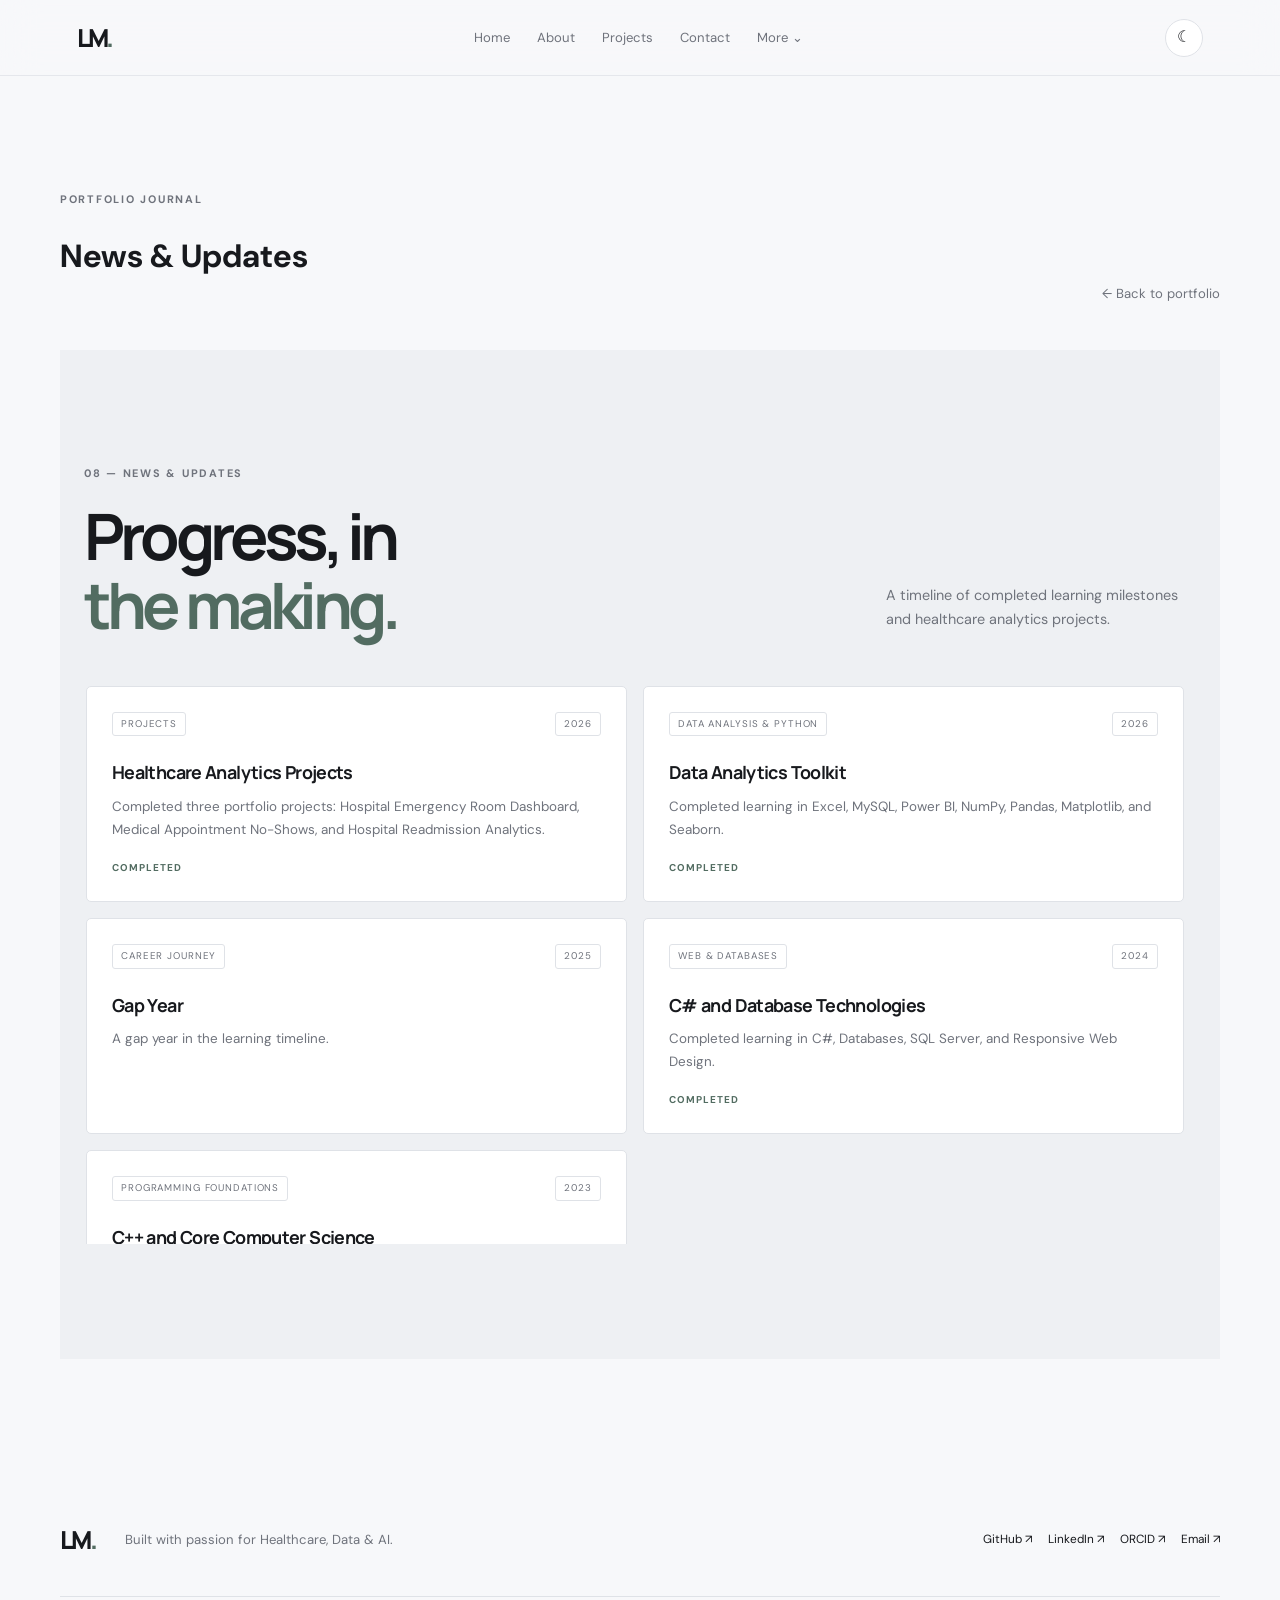
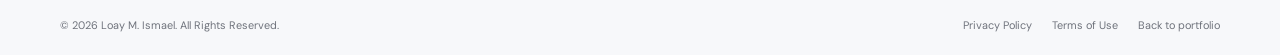
==== news.html @ 3d3c0b10 "Add dedicated News and Updates page" ====
<!doctype html>
<html lang="en" data-theme="light">
<head>
<meta charset="utf-8"><meta name="viewport" content="width=device-width,initial-scale=1">
<meta name="theme-color" content="#f7f8fa">
<meta name="description" content="Professional updates, learning milestones, and healthcare analytics projects by Loay M. Ismael.">
<link rel="canonical" href="https://loaymismael.github.io/news.html">
<title>News & Updates | Loay M. Ismael</title>
<link rel="icon" href="assets/favicon.png" type="image/png"><link rel="stylesheet" href="styles.css">
</head>
<body>
<a class="skip-link" href="#main">Skip to content</a>
<header class="site-header">
<a class="wordmark" href="index.html" aria-label="Loay M. Ismael home">LM<span>.</span></a>
<button class="menu-toggle" id="menuToggle" aria-label="Open navigation" aria-expanded="false">☰</button>
<nav id="mainNav" aria-label="Main navigation">
<a href="index.html#home">Home</a><a href="index.html#about">About</a><a href="index.html#projects">Projects</a><a href="index.html#contact">Contact</a>
<div class="nav-more"><button id="moreToggle" aria-expanded="false">More <span aria-hidden="true">⌄</span></button><div class="more-menu" id="moreMenu"><a href="index.html#education">Education</a><a href="index.html#skills">Skills</a><a href="index.html#certifications">Certifications</a><a href="news.html" aria-current="page">News & Updates</a><a href="note.html">A Note to Remember</a><a href="visitors.html">Visitors</a></div></div>
</nav>
<button class="theme-toggle" id="themeToggle" aria-label="Toggle color theme" title="Toggle theme">☾</button>
</header>
<main id="main" class="section-wrap section">
<div class="section-topline"><div><p class="eyebrow">PORTFOLIO JOURNAL</p><h1>News & Updates</h1></div><a class="text-link" href="index.html">← Back to portfolio</a></div>
<section class="section news-section" id="news"><div class="section-wrap"><div class="section-topline"><div><p class="eyebrow">08 — NEWS & UPDATES</p><h2>Progress, in<br><span>the making.</span></h2></div><p class="section-aside">A timeline of completed learning milestones and healthcare analytics projects.</p></div><div class="news-scroll" aria-label="News and professional milestones"><div class="news-grid">
<article class="news-card"><div class="news-meta"><span>PROJECTS</span><span>2026</span></div><h3>Healthcare Analytics Projects</h3><p>Completed three portfolio projects: Hospital Emergency Room Dashboard, Medical Appointment No-Shows, and Hospital Readmission Analytics.</p><span class="news-status">COMPLETED</span></article>
<article class="news-card"><div class="news-meta"><span>DATA ANALYSIS & PYTHON</span><span>2026</span></div><h3>Data Analytics Toolkit</h3><p>Completed learning in Excel, MySQL, Power BI, NumPy, Pandas, Matplotlib, and Seaborn.</p><span class="news-status">COMPLETED</span></article>
<article class="news-card"><div class="news-meta"><span>CAREER JOURNEY</span><span>2025</span></div><h3>Gap Year</h3><p>A gap year in the learning timeline.</p></article>
<article class="news-card"><div class="news-meta"><span>WEB & DATABASES</span><span>2024</span></div><h3>C# and Database Technologies</h3><p>Completed learning in C#, Databases, SQL Server, and Responsive Web Design.</p><span class="news-status">COMPLETED</span></article>
<article class="news-card"><div class="news-meta"><span>PROGRAMMING FOUNDATIONS</span><span>2023</span></div><h3>C++ and Core Computer Science</h3><p>Completed learning in C++, Object-Oriented Programming (OOP), Data Structures, and Problem Solving.</p><span class="news-status">COMPLETED</span></article>
</div></div></div></section>
</main>
<footer class="site-footer"><div class="footer-top"><a class="wordmark" href="index.html">LM<span>.</span></a><p>Built with passion for Healthcare, Data & AI.</p><div class="footer-socials"><a href="https://github.com/loaymismael" target="_blank" rel="noreferrer">GitHub ↗</a><a href="https://www.linkedin.com/in/loaymismael/" target="_blank" rel="noreferrer">LinkedIn ↗</a><a href="https://orcid.org/0009-0000-9387-5831" target="_blank" rel="noreferrer">ORCID ↗</a><a href="mailto:loaymohamed165@gmail.com">Email ↗</a></div></div><div class="footer-bottom"><span>© <span id="year"></span> Loay M. Ismael. All Rights Reserved.</span><div><a href="privacy.html">Privacy Policy</a><a href="terms.html">Terms of Use</a><a href="index.html">Back to portfolio</a></div></div></footer>
<script src="script.js"></script><script src="analytics.js"></script>
</body></html>
---- styles.css ----
@import url('https://fonts.googleapis.com/css2?family=DM+Sans:wght@400;500;600;700&family=Manrope:wght@400;500;600;700;800&display=swap');
:root{color-scheme:light;--bg:#f7f8fa;--surface:#fff;--surface-2:#eef0f3;--text:#17191d;--muted:#6f737c;--line:#dfe2e7;--accent:#526c61;--accent-2:#dfe9e3;--ink-invert:#fff;--shadow:0 18px 55px #19251b0d;--header:rgba(247,248,250,.88)}
html[data-theme="dark"]{color-scheme:dark;--bg:#141715;--surface:#1c211e;--surface-2:#242b26;--text:#f2f4f1;--muted:#a4ada6;--line:#353d37;--accent:#a8c6b3;--accent-2:#293a30;--ink-invert:#141715;--shadow:0 18px 55px #0003;--header:rgba(20,23,21,.88)}
*{box-sizing:border-box}html{scroll-behavior:smooth;scroll-padding-top:92px}body{margin:0;background:var(--bg);color:var(--text);font-family:"DM Sans",sans-serif;line-height:1.65;transition:background .25s,color .25s}a{color:inherit;text-decoration:none}button,input,textarea{font:inherit}button{color:inherit}.skip-link{position:absolute;top:-50px;left:16px;background:var(--surface);padding:10px;z-index:100}.skip-link:focus{top:10px}.site-header{height:76px;position:sticky;top:0;z-index:20;display:flex;align-items:center;justify-content:space-between;padding:0 clamp(22px,6vw,94px);background:var(--header);backdrop-filter:blur(18px);border-bottom:1px solid color-mix(in srgb,var(--line) 70%,transparent)}.wordmark{font:800 1.55rem Manrope,sans-serif;letter-spacing:-.09em}.wordmark span,.hero h1 span,.section h2 span,.section-topline h2 span,.hero h1 span,.closing-cta h2 span{color:var(--accent)}nav{display:flex;align-items:center;gap:clamp(14px,2.1vw,32px);font-size:.82rem;color:var(--muted)}nav>a,nav button{transition:color .2s}nav>a:hover,nav button:hover{color:var(--text)}nav button{border:0;background:none;cursor:pointer;padding:8px 0}.nav-more{position:relative}.more-menu{display:none;position:absolute;right:0;top:38px;min-width:185px;padding:9px;background:var(--surface);border:1px solid var(--line);border-radius:12px;box-shadow:var(--shadow)}.more-menu.open{display:grid}.more-menu a{padding:8px 10px;border-radius:7px}.more-menu a:hover{background:var(--surface-2)}.theme-toggle,.menu-toggle{border:1px solid var(--line);border-radius:50%;width:38px;height:38px;background:var(--surface);cursor:pointer}.menu-toggle{display:none}.section-wrap{width:min(1160px,calc(100% - 48px));margin-inline:auto}.hero{min-height:calc(100vh - 76px);position:relative;display:grid;grid-template-columns:1.05fr .95fr;align-items:center;gap:7%;padding-top:70px;padding-bottom:105px}.hero-copy{padding:22px 0 0}.eyebrow{font-size:.68rem;font-weight:700;letter-spacing:.16em;color:var(--muted);margin:0 0 23px}.status-dot{display:inline-block;width:7px;height:7px;background:#79a88b;border-radius:50%;margin-right:8px}.hero h1{font:800 clamp(3.8rem,7.5vw,7.2rem)/.99 Manrope,sans-serif;letter-spacing:-.085em;margin:0 0 23px}.hero-role{font-weight:600;font-size:clamp(.95rem,1.4vw,1.12rem);margin:0 0 8px}.role-divider{color:var(--accent);padding:0 5px}.hero-tagline{font:600 clamp(1.08rem,1.7vw,1.4rem) Manrope,sans-serif;letter-spacing:-.035em;margin:0 0 16px}.hero-intro{max-width:510px;color:var(--muted);font-size:.98rem}.hero-actions{display:flex;align-items:center;gap:12px;flex-wrap:wrap;margin-top:29px}.button{display:inline-flex;align-items:center;justify-content:center;gap:20px;border:1px solid transparent;border-radius:5px;padding:13px 18px;font-size:.84rem;font-weight:600;cursor:pointer;transition:transform .2s,background .2s}.button:hover{transform:translateY(-2px)}.button-primary{background:var(--text);color:var(--bg)}.button-primary:hover{background:var(--accent);color:white}.button-quiet{border-color:var(--line);background:transparent}.text-link{font-size:.82rem;color:var(--muted);margin-left:5px}.text-link:hover{color:var(--text)}.social-row{display:flex;gap:24px;margin-top:35px;font-size:.77rem;color:var(--muted)}.social-row a:hover,.footer-socials a:hover{color:var(--accent)}.hero-visual{position:relative;max-width:480px;width:100%;justify-self:end}.portrait-placeholder{aspect-ratio:4/5;border-radius:46% 46% 8px 8px;background:linear-gradient(155deg,#e4e8e4,#cdd7d0 65%,#a9b8ae);position:relative;overflow:hidden;display:flex;flex-direction:column;justify-content:flex-end;padding:28px;color:#24352b}.portrait-placeholder:before{content:"";position:absolute;width:58%;aspect-ratio:1;border-radius:50%;background:#b7c4ba;top:10%;left:22%;box-shadow:0 0 0 28px #d8dfd8aa}.portrait-placeholder:after{content:"";position:absolute;width:82%;height:54%;border-radius:48% 48% 0 0;background:#879b8c;left:9%;bottom:-12%;box-shadow:inset 0 0 0 20px #91a396}.portrait-initials{position:absolute;top:38%;left:50%;transform:translate(-50%,-50%);font:800 clamp(3rem,6vw,5.5rem) Manrope,sans-serif;letter-spacing:-.1em;color:#fff;z-index:1}.portrait-initials span{color:#d7e2d9}.portrait-placeholder p{z-index:2;position:relative;font:600 1rem Manrope,sans-serif;line-height:1.45;margin:0}.floating-note{position:absolute;left:-45px;bottom:15%;display:flex;align-items:center;gap:12px;background:var(--surface);padding:15px 18px;border:1px solid var(--line);box-shadow:var(--shadow);border-radius:7px;font-size:.75rem;line-height:1.5}.note-icon{font-size:1.6rem;color:var(--accent)}.hero-index{position:absolute;right:0;top:12px;font-size:.65rem;letter-spacing:.13em;color:var(--muted)}.hero-bottom{position:absolute;bottom:28px;left:0;right:0;display:flex;justify-content:space-between;font-size:.63rem;letter-spacing:.14em;color:var(--muted)}.intro-strip{background:var(--accent-2);padding:34px max(24px,calc((100% - 1160px)/2));display:flex;justify-content:space-between;align-items:center;gap:40px}.intro-strip p:first-child{font:700 clamp(1.25rem,2.3vw,2rem)/1.3 Manrope,sans-serif;letter-spacing:-.04em;margin:0}.intro-strip p:first-child span{color:var(--accent)}.intro-strip-small{max-width:380px;font-size:.87rem;color:var(--muted)}.section{padding-top:115px;padding-bottom:115px}.section-heading{display:grid;grid-template-columns:.8fr 1.2fr;gap:30px;align-items:start}.section-heading .eyebrow{margin-top:14px}.section h2,.section-topline h2,.closing-cta h2{font:700 clamp(2.4rem,5vw,4.6rem)/1.08 Manrope,sans-serif;letter-spacing:-.075em;margin:0}.about-content{margin-left:40%;padding-top:25px}.large-copy{font-size:clamp(1.1rem,1.7vw,1.4rem);line-height:1.85;letter-spacing:-.02em}.about-foot{display:flex;gap:24px;flex-wrap:wrap;margin-top:35px;padding-top:18px;border-top:1px solid var(--line);font-size:.66rem;letter-spacing:.1em;color:var(--muted)}.projects-section,.experience-section,.news-section,.visitors-section{background:var(--surface-2)}.section-topline{display:flex;justify-content:space-between;align-items:end;gap:30px;margin-bottom:45px}.section-topline .eyebrow{margin-bottom:18px}.section-aside{max-width:310px;color:var(--muted);font-size:.9rem;margin:0 0 7px}.filter-row{display:flex;gap:8px;flex-wrap:wrap;margin-bottom:28px}.filter-chip{padding:8px 14px;border:1px solid var(--line);background:transparent;border-radius:99px;font-size:.75rem;color:var(--muted);cursor:pointer}.filter-chip.active,.filter-chip:hover{background:var(--text);border-color:var(--text);color:var(--bg)}.project-grid{display:grid;grid-template-columns:repeat(3,minmax(0,1fr));gap:23px}.project-card{min-width:0}.project-art{aspect-ratio:1.12/1;position:relative;overflow:hidden;display:block;border-radius:5px;background:#dce4df;color:#22352a;padding:22px;transition:filter .25s}.project-art:hover{filter:saturate(1.08)}.art-label{font-size:.62rem;letter-spacing:.12em;font-weight:700;position:relative;z-index:2}.art-number{position:absolute;bottom:15px;right:18px;font:700 1rem Manrope,sans-serif;opacity:.65}.er-art{background:linear-gradient(140deg,#d9e5dd,#b5c9bb)}.mini-dashboard{position:absolute;left:13%;right:13%;top:27%;bottom:14%;background:#f6f8f6;border-radius:5px;display:flex;box-shadow:0 16px 35px #253a2b1c;transform:rotate(-3deg);overflow:hidden}.mini-side{width:16%;background:#435f4f}.mini-content{flex:1;padding:12px}.mini-bars{height:58%;display:flex;align-items:end;gap:5%;border-bottom:1px solid #d9e1da}.mini-bars i{display:block;width:12%;background:#8aaa94;border-radius:2px 2px 0 0}.mini-bars i:nth-child(1){height:38%}.mini-bars i:nth-child(2){height:64%}.mini-bars i:nth-child(3){height:48%}.mini-bars i:nth-child(4){height:82%}.mini-bars i:nth-child(5){height:59%}.mini-bars i:nth-child(6){height:91%}.mini-charts{display:flex;gap:8px;padding-top:10px}.mini-charts b{height:20px;flex:1;background:#e2ebe4;border-radius:3px}.noshow-art{background:linear-gradient(145deg,#eee4d7,#d7c6ae)}.no-show-stat{position:absolute;top:34%;left:12%;right:12%;display:flex;flex-direction:column}.no-show-stat strong{font:700 clamp(3.2rem,5vw,5.5rem)/1 Manrope,sans-serif;letter-spacing:-.09em;color:#715b40}.no-show-stat strong span{font-size:.48em}.no-show-stat small{font-size:.62rem;letter-spacing:.12em;line-height:1.6;margin-top:9px}.chart-line{position:absolute;left:10%;right:10%;height:34%;bottom:13%;border-bottom:1px solid #ad9476;background:linear-gradient(160deg,transparent 44%,#ad9476 44.4%,#ad9476 45%,transparent 45.4%);opacity:.8}.readmit-art{background:linear-gradient(145deg,#d9e2ed,#b7c8db);color:#293b54}.readmit-stat{position:absolute;top:32%;left:12%;right:12%;display:flex;flex-direction:column}.readmit-stat>span{font-size:.58rem;letter-spacing:.12em}.readmit-stat strong{font:700 clamp(2.7rem,4vw,4.8rem)/1.2 Manrope,sans-serif;letter-spacing:-.08em}.readmit-stat strong small{font-size:.48em}.readmit-stat>small{font-size:.6rem;letter-spacing:.08em;margin-top:13px}.readmit-track{height:5px;background:#ffffff90;margin-top:12px}.readmit-track i{display:block;width:42%;height:100%;background:#516f91}.project-meta{display:flex;justify-content:space-between;gap:10px;margin-top:20px;font-size:.61rem;letter-spacing:.08em;color:var(--muted)}.project-card h3{font:700 1.18rem/1.35 Manrope,sans-serif;letter-spacing:-.04em;margin:12px 0}.project-card>p{font-size:.86rem;color:var(--muted);min-height:70px;margin:0 0 17px}.tag-row{display:flex;gap:7px;flex-wrap:wrap}.tag-row span{font-size:.68rem;padding:5px 9px;border:1px solid var(--line);border-radius:3px;color:var(--muted)}.card-link{display:flex;justify-content:space-between;border-top:1px solid var(--line);margin-top:22px;padding-top:13px;font-size:.81rem;font-weight:600}.card-link:hover{color:var(--accent)}.section-footnote{font-size:.75rem;color:var(--muted);margin-top:30px}.service-list{border-top:1px solid var(--line)}.service-list>div{display:grid;grid-template-columns:55px 1.1fr 1fr 25px;gap:20px;align-items:center;padding:23px 0;border-bottom:1px solid var(--line)}.service-list>div>span:first-child{font-size:.72rem;color:var(--muted)}.service-list h3{font:600 1.05rem Manrope,sans-serif;margin:0}.service-list p{font-size:.82rem;color:var(--muted);margin:0}.service-arrow{color:var(--accent)}.two-col-section{display:grid;grid-template-columns:.8fr 1.2fr;gap:10%;align-items:start}.two-col-section .section-aside{margin-top:24px}.timeline{border-top:1px solid var(--line)}.timeline-item{display:grid;grid-template-columns:120px 1fr;gap:25px;padding:28px 0;border-bottom:1px solid var(--line)}.timeline-date{font-size:.74rem;color:var(--muted)}.timeline-item h3,.education-card h3{font:700 1.2rem Manrope,sans-serif;margin:0 0 5px}.timeline-place,.education-card>div>p{font-size:.84rem;color:var(--muted);margin:0 0 12px}.timeline-item div>p:not(.timeline-place){font-size:.88rem;color:var(--muted)}.status-pill{display:inline-block;font-size:.65rem;padding:4px 8px;border:1px solid var(--line);border-radius:3px;color:var(--muted)}.education-card{display:grid;grid-template-columns:150px 1fr 80px;gap:25px;align-items:start;border-top:1px solid var(--line);border-bottom:1px solid var(--line);padding:28px 0}.education-year{font-size:.76rem;color:var(--muted)}.education-detail{margin-top:17px!important}.education-mark{font:800 2rem Manrope,sans-serif;letter-spacing:-.08em;color:var(--accent);text-align:right}.learning-panel{background:var(--accent-2);padding:23px;border-radius:5px;margin-bottom:22px}.learning-panel .eyebrow{margin-bottom:13px}.skills-grid{display:grid;grid-template-columns:repeat(3,1fr);border-top:1px solid var(--line);border-left:1px solid var(--line)}.skills-grid article{padding:25px;border-right:1px solid var(--line);border-bottom:1px solid var(--line);min-height:155px}.skill-icon{display:inline-flex;align-items:center;justify-content:center;min-width:30px;height:30px;padding:0 6px;background:var(--surface-2);border-radius:5px;font-size:.68rem;font-weight:700;color:var(--accent)}.skills-grid h3{font:700 .98rem Manrope,sans-serif;margin:14px 0 7px}.skills-grid p{font-size:.8rem;color:var(--muted);margin:0}.coming-card{display:flex;align-items:center;gap:20px;padding:26px;border:1px solid var(--line);border-radius:5px;background:var(--surface)}.coming-symbol{width:42px;height:42px;display:grid;place-items:center;border-radius:50%;background:var(--accent-2);color:var(--accent);font-size:1.3rem;flex-shrink:0}.coming-card h3{font:700 1rem Manrope,sans-serif;margin:0 0 5px}.coming-card p{font-size:.83rem;color:var(--muted);margin:0}.coming-label{margin-left:auto;font-size:.61rem;letter-spacing:.1em;color:var(--muted);white-space:nowrap}.note-section{display:grid;grid-template-columns:.35fr 1fr;gap:40px}.note-mark{font:800 9rem/.8 Georgia,serif;color:var(--accent)}.note-quote{font:500 clamp(1.2rem,2vw,1.7rem)/1.7 Manrope,sans-serif;max-width:720px;letter-spacing:-.03em}.note-attribution{font-size:.73rem;font-weight:700;letter-spacing:.08em;margin-top:28px}.note-attribution span{display:block;font-weight:400;color:var(--muted);margin-top:5px}.visitors-placeholder{min-height:210px;border:1px solid var(--line);background:var(--surface);display:flex;align-items:center;gap:40px;padding:35px;border-radius:5px}.map-grid{width:45%;height:140px;position:relative;background-image:linear-gradient(#d4ddd7 1px,transparent 1px),linear-gradient(90deg,#d4ddd7 1px,transparent 1px);background-size:20px 20px;clip-path:polygon(5% 30%,20% 12%,35% 22%,44% 4%,57% 25%,72% 13%,94% 36%,81% 52%,91% 75%,62% 87%,45% 72%,30% 90%,13% 65%);background-color:var(--accent-2)}.map-grid span{position:absolute;color:var(--accent);font-size:1.7rem}.map-grid span:nth-child(1){left:28%;top:23%}.map-grid span:nth-child(2){left:58%;top:38%}.map-grid span:nth-child(3){left:70%;top:67%}.map-grid span:nth-child(4){left:42%;top:60%}.map-grid span:nth-child(5){left:81%;top:26%}.visitors-placeholder h3{font:700 1.1rem Manrope,sans-serif;margin:0 0 6px}.visitors-placeholder p{color:var(--muted);font-size:.83rem;margin:0;max-width:430px}.contact-section{background:var(--accent-2)}.contact-layout{display:grid;grid-template-columns:1fr 1fr;gap:12%}.contact-layout h2{font-size:clamp(2.5rem,5vw,4.4rem)}.contact-lead{color:var(--muted);max-width:390px;margin:25px 0 35px}.direct-links{border-top:1px solid color-mix(in srgb,var(--line) 80%,transparent)}.direct-links a{display:flex;justify-content:space-between;gap:12px;padding:16px 0;border-bottom:1px solid color-mix(in srgb,var(--line) 80%,transparent);font-size:.77rem}.direct-links a span{color:var(--muted)}.direct-links a strong{font-weight:600}.contact-form{padding:30px;background:var(--surface);border:1px solid var(--line);border-radius:5px}.contact-form .eyebrow{margin-bottom:20px}.contact-form label{display:block;font-size:.76rem;font-weight:600;margin:15px 0 6px}.contact-form input,.contact-form textarea{width:100%;border:1px solid var(--line);background:var(--bg);color:var(--text);border-radius:4px;padding:12px;font-size:.85rem;outline-offset:2px}.contact-form input:focus,.contact-form textarea:focus{outline:2px solid var(--accent)}.contact-form textarea{resize:vertical}.form-note{font-size:.72rem;color:var(--muted)}.form-status{font-size:.8rem;color:var(--muted)}.closing-cta{padding:95px 0;background:var(--text);color:var(--bg)}.closing-cta .eyebrow{color:#aab3ac}.closing-cta h2 span{color:#a6c3b0}.button-light{background:#f2f5f2;color:#1b211d;margin-top:28px}.site-footer{padding:42px max(24px,calc((100% - 1160px)/2)) 20px}.footer-top{display:grid;grid-template-columns:auto 1fr auto;gap:30px;align-items:center;padding-bottom:32px;border-bottom:1px solid var(--line)}.footer-top p{font-size:.82rem;color:var(--muted)}.footer-socials{display:flex;gap:16px;flex-wrap:wrap;font-size:.74rem}.footer-bottom{display:flex;justify-content:space-between;gap:20px;align-items:center;padding-top:20px;font-size:.68rem;color:var(--muted)}.footer-bottom>div{display:flex;gap:20px;flex-wrap:wrap}.footer-bottom a:hover,.footer-bottom button:hover{color:var(--text)}.footer-bottom button{border:0;background:none;color:inherit;cursor:pointer;padding:0}.toast{position:fixed;bottom:24px;left:50%;transform:translate(-50%,20px);opacity:0;pointer-events:none;background:var(--text);color:var(--bg);padding:12px 18px;border-radius:5px;box-shadow:var(--shadow);font-size:.82rem;transition:opacity .2s,transform .2s;z-index:50}.toast.show{opacity:1;transform:translate(-50%,0)}[hidden]{display:none!important}
@media(max-width:1000px){nav{gap:13px;font-size:.75rem}.hero{gap:5%}.hero h1{font-size:clamp(3.5rem,8vw,6rem)}.project-grid{gap:15px}.project-art{padding:16px}.project-card>p{min-height:95px}.contact-layout{gap:6%}}
@media(max-width:760px){.site-header{height:66px;padding:0 20px}.menu-toggle{display:block;margin-left:auto;margin-right:10px;border-radius:5px}.theme-toggle{width:36px;height:36px}nav{display:none;position:absolute;top:65px;left:0;right:0;background:var(--surface);padding:16px 22px 22px;border-bottom:1px solid var(--line);align-items:stretch;gap:0;flex-direction:column;font-size:.9rem}nav.open{display:flex}nav>a,nav button{padding:12px 0;text-align:left}.nav-more{width:100%}.more-menu{position:static;box-shadow:none;margin:0 0 5px;border-radius:5px}.hero{grid-template-columns:1fr;min-height:auto;padding-top:60px;padding-bottom:90px;gap:45px}.hero-copy{padding-top:0}.hero h1{font-size:clamp(4.1rem,18vw,6.6rem)}.hero-visual{width:min(82%,390px);justify-self:center;margin-bottom:15px}.floating-note{left:-22px}.hero-index{right:0}.hero-bottom{bottom:25px}.intro-strip{padding:30px 24px;align-items:flex-start;flex-direction:column;gap:5px}.intro-strip-small{margin:0}.section{padding-top:78px;padding-bottom:78px}.section-wrap{width:calc(100% - 40px)}.section-heading{grid-template-columns:1fr;gap:12px}.section-heading h2{font-size:clamp(2.7rem,12vw,4rem)}.about-content{margin-left:0;padding-top:10px}.large-copy{font-size:1.06rem}.section-topline{align-items:flex-start;flex-direction:column;gap:17px;margin-bottom:30px}.section-topline h2,.section h2{font-size:clamp(2.6rem,12vw,4rem)}.section-aside{max-width:450px}.project-grid{grid-template-columns:1fr;gap:42px}.project-art{aspect-ratio:1.15/1}.project-card>p{min-height:0}.no-show-stat strong{font-size:5rem}.readmit-stat strong{font-size:4.5rem}.service-list>div{grid-template-columns:30px 1fr 20px;gap:12px;padding:20px 0}.service-list h3{font-size:.94rem}.service-list p{grid-column:2;grid-row:2}.service-arrow{grid-column:3;grid-row:1}.two-col-section{grid-template-columns:1fr;gap:30px}.timeline-item{grid-template-columns:95px 1fr;gap:15px}.education-card{grid-template-columns:1fr auto;gap:8px 15px}.education-year{grid-column:1}.education-card>div:nth-child(2){grid-column:1}.education-mark{grid-column:2;grid-row:1/3}.skills-grid{grid-template-columns:repeat(2,1fr)}.skills-grid article{padding:18px;min-height:160px}.coming-card{align-items:flex-start;flex-wrap:wrap;padding:20px;gap:14px}.coming-card>div{flex:1;min-width:180px}.coming-label{margin-left:56px}.note-section{grid-template-columns:1fr;gap:10px}.note-mark{font-size:6rem}.visitors-placeholder{flex-direction:column;align-items:flex-start;gap:20px;padding:22px}.map-grid{width:100%}.contact-layout{grid-template-columns:1fr;gap:40px}.contact-form{padding:22px}.closing-cta{padding:75px 0}.footer-top{grid-template-columns:auto 1fr;gap:12px}.footer-top p{grid-column:1/-1;grid-row:2;margin:0}.footer-socials{grid-column:1/-1;grid-row:3}.footer-bottom{align-items:flex-start;flex-direction:column}.footer-bottom>div{gap:15px}.social-row{gap:18px}}
@media(max-width:760px){.hero-actions .floating-note{margin:4px 0 0;white-space:normal;}}
@media(max-width:380px){.hero-actions{align-items:stretch;flex-direction:column}.hero-actions .button{justify-content:space-between}.text-link{margin:6px 0}.skills-grid{grid-template-columns:1fr}.skills-grid article{min-height:auto}.timeline-item{grid-template-columns:1fr;gap:8px}.footer-socials{gap:12px}.direct-links a{flex-direction:column;gap:4px}}
@media(prefers-reduced-motion:reduce){*,*::before,*::after{scroll-behavior:auto!important;transition:none!important;animation:none!important}}

/* Uploaded image presentation */
.portrait-image{display:block;width:100%;aspect-ratio:4/5;object-fit:cover;object-position:center 35%;border-radius:46% 46% 8px 8px;background:var(--surface-2)}
.project-art{padding:0;isolation:isolate}.project-art>img{position:absolute;inset:0;width:100%;height:100%;object-fit:cover;display:block;transition:transform .35s ease}.project-art:hover>img{transform:scale(1.035)}.project-art:after{content:"";position:absolute;inset:0;background:linear-gradient(180deg,rgba(0,0,0,.38),transparent 36%,transparent 65%,rgba(0,0,0,.28));pointer-events:none}.project-art .art-label,.project-art .art-number{color:#fff;text-shadow:0 1px 4px rgba(0,0,0,.5);z-index:2}
@media(prefers-reduced-motion:reduce){.project-art>img{transition:none}}

/* Keep the clinical positioning statement in the hero copy, not over the portrait. */
.hero-actions .floating-note{position:static;left:auto;bottom:auto;width:auto;max-width:250px;margin:0 0 0 4px;padding:7px 11px;gap:7px;box-shadow:none;font-size:.68rem;line-height:1.35;white-space:nowrap;}.hero-actions .floating-note .note-icon{font-size:1.1rem;}

/* News & Updates */
.news-scroll{max-height:560px;overflow-y:auto;overscroll-behavior:contain;padding:2px 12px 12px 2px;scrollbar-width:thin;scrollbar-color:var(--muted) transparent}.news-grid{display:grid;grid-template-columns:repeat(2,minmax(0,1fr));gap:16px}.news-card{position:relative;padding:25px;border:1px solid var(--line);border-radius:5px;background:var(--surface);min-height:210px;display:flex;flex-direction:column}.news-meta{display:flex;align-items:center;justify-content:space-between;flex-wrap:wrap;gap:8px 14px;margin-bottom:24px;font-size:.61rem;letter-spacing:.09em;color:var(--muted)}.news-meta span{display:inline-block;padding:5px 8px;border:1px solid var(--line);border-radius:3px;line-height:1.3}.news-card h3{font:700 1.12rem/1.35 Manrope,sans-serif;letter-spacing:-.035em;margin:0 0 10px}.news-card p{font-size:.84rem;line-height:1.75;color:var(--muted);margin:0}.news-status{align-self:flex-start;margin-top:auto;padding-top:18px;font-size:.62rem;letter-spacing:.1em;font-weight:700;color:var(--accent)}
@media(max-width:640px){.news-scroll{max-height:500px}.news-grid{grid-template-columns:1fr}.news-card{min-height:0}.news-meta{margin-bottom:18px}}


/* A Note to Remember */
.note-section{grid-template-columns:.25fr 1fr;align-items:start}
.note-content{min-width:0}
.note-story-layout{display:grid;grid-template-columns:minmax(190px,.72fr) minmax(0,1.28fr);gap:38px;align-items:start;margin-top:32px}
.note-image-button{display:block;position:relative;width:100%;padding:0;border:1px solid var(--line);border-radius:5px;overflow:hidden;background:var(--surface);cursor:zoom-in;text-align:left;box-shadow:var(--shadow)}
.note-image-button img{display:block;width:100%;max-height:390px;aspect-ratio:3/4;object-fit:contain;background:var(--surface-2);transition:transform .3s ease}
.note-image-button:hover img{transform:scale(1.025)}
.note-image-button span{display:block;padding:12px 14px;font-size:.63rem;letter-spacing:.1em;font-weight:700;color:var(--muted);border-top:1px solid var(--line)}
.note-story{font-size:.91rem;line-height:1.85;color:var(--muted)}
.note-story p{margin:0 0 16px}
.note-story blockquote{margin:18px 0;padding:15px 20px;border-left:3px solid var(--accent);background:var(--surface-2);font:600 clamp(1.2rem,2vw,1.55rem)/1.5 Manrope,sans-serif;color:var(--text);letter-spacing:-.035em}
.note-story strong{color:var(--text)}
.note-story .note-closing{margin-top:22px;font-style:italic;color:var(--text)}
.note-story .note-attribution{margin-top:24px;color:var(--text)}
.note-lightbox[hidden]{display:none!important}
.note-lightbox{position:fixed;inset:0;z-index:1000;display:flex;align-items:center;justify-content:center;padding:32px;background:rgba(12,16,13,.88);backdrop-filter:blur(5px)}
.note-lightbox img{display:block;max-width:min(92vw,900px);max-height:88vh;width:auto;height:auto;object-fit:contain;background:#fff;border-radius:3px;box-shadow:0 20px 70px rgba(0,0,0,.35)}
.note-lightbox-close{position:absolute;top:18px;right:22px;width:44px;height:44px;border:1px solid rgba(255,255,255,.5);border-radius:50%;background:rgba(0,0,0,.25);color:#fff;font-size:2rem;line-height:1;cursor:pointer}
body.note-lightbox-open{overflow:hidden}
@media(max-width:760px){.note-section{grid-template-columns:1fr}.note-story-layout{grid-template-columns:1fr;gap:24px}.note-image-button{max-width:320px;margin:0 auto}.note-image-button img{max-height:420px}.note-lightbox{padding:16px}.note-lightbox img{max-width:96vw;max-height:82vh}}
@media(prefers-reduced-motion:reduce){.note-image-button img{transition:none}}

/* Reduce the note thumbnail substantially while keeping the full-size lightbox. */
.note-story-layout{grid-template-columns:minmax(0,190px) minmax(0,1fr);gap:30px}
.note-image-button{width:100%;max-width:180px}
.note-image-button img{max-height:210px;aspect-ratio:auto}
@media(max-width:760px){
  .note-story-layout{grid-template-columns:1fr;gap:20px}
  .note-image-button{max-width:145px;margin:0 auto}
  .note-image-button img{max-height:170px}
}


/* Memorial note card: consistent framing and responsive image sizing. */
.note-card{
  margin-top:28px;
  padding:clamp(16px,2.4vw,28px);
  border:1px solid var(--line);
  border-radius:8px;
  background:var(--surface);
  box-shadow:var(--shadow);
}
.note-card .note-story-layout{
  margin-top:0;
  grid-template-columns:minmax(0,125px) minmax(0,1fr);
  gap:clamp(20px,3vw,34px);
  align-items:start;
}
.note-card .note-image-button{max-width:125px;margin:0}
.note-card .note-image-button img{width:100%;max-height:165px;aspect-ratio:auto;object-fit:contain}
.note-card .note-image-button span{padding:9px 7px;text-align:center;font-size:.55rem;letter-spacing:.06em}
.note-card .note-story{min-width:0}
@media(max-width:760px){
  .note-card{padding:16px;margin-top:22px}
  .note-card .note-story-layout{grid-template-columns:1fr;gap:18px}
  .note-card .note-image-button{max-width:112px;margin:0 auto}
  .note-card .note-image-button img{max-height:145px}
  .note-card .note-story{font-size:.88rem;line-height:1.8}
}


/* Final layout correction: keep the complete memory inside one card,
   with a genuinely small thumbnail beside the story on every screen. */
.note-card{
  display:block;
  width:100%;
  box-sizing:border-box;
  margin-top:26px;
  padding:clamp(14px,2.2vw,26px);
  border:1px solid var(--line);
  border-radius:10px;
  background:var(--surface);
  box-shadow:var(--shadow);
}
.note-card .note-story-layout{
  display:grid;
  grid-template-columns:72px minmax(0,1fr);
  gap:clamp(14px,2vw,24px);
  align-items:start;
  margin:0;
}
.note-card .note-image-button{
  width:72px;
  max-width:72px;
  margin:4px 0 0;
  border-radius:4px;
}
.note-card .note-image-button img{
  display:block;
  width:100%;
  height:auto;
  max-height:100px;
  aspect-ratio:auto;
  object-fit:contain;
}
.note-card .note-image-button span{
  padding:6px 3px;
  font-size:.48rem;
  line-height:1.35;
  letter-spacing:.02em;
  text-align:center;
}
.note-card .note-story{min-width:0;font-size:.9rem;line-height:1.8}
.note-card .note-story p{overflow-wrap:anywhere}
@media(max-width:760px){
  .note-card{margin-top:20px;padding:13px}
  .note-card .note-story-layout{grid-template-columns:58px minmax(0,1fr);gap:12px}
  .note-card .note-image-button{width:58px;max-width:58px;margin-top:3px}
  .note-card .note-image-button img{max-height:82px}
  .note-card .note-image-button span{font-size:.43rem;padding:5px 2px}
  .note-card .note-story{font-size:.84rem;line-height:1.75}
  .note-card .note-story blockquote{padding:10px 12px;margin:12px 0;font-size:1.08rem}
  .note-card .note-story .note-attribution{font-size:.68rem;line-height:1.6}
}


/* Keep the same framed memorial card on mobile and desktop. */
@media(max-width:760px){
  .note-card{
    border:1px solid var(--line)!important;
    border-radius:10px!important;
    background:var(--surface)!important;
    box-shadow:var(--shadow)!important;
    padding:13px!important;
  }
}


/* Dedicated Visitors page */
.visitors-main{padding-bottom:70px}
.visitors-hero{padding-top:clamp(64px,9vw,112px);padding-bottom:42px}
.visitors-title-row{display:flex;justify-content:space-between;align-items:end;gap:28px;margin-top:18px}
.visitors-title-row h1{font:700 clamp(3rem,7vw,6.5rem)/.98 Manrope,sans-serif;letter-spacing:-.075em;margin:0}
.visitors-title-row h1 span,.visitor-section-heading h2 span{color:var(--accent)}
.visitors-intro{max-width:510px;color:var(--muted);font-size:1rem;line-height:1.7;margin:20px 0 0}
.visitor-stats{display:grid;grid-template-columns:repeat(3,minmax(0,1fr));gap:14px;margin-top:42px}
.visitor-stat{display:flex;flex-direction:column;gap:9px;padding:22px;border:1px solid var(--line);border-radius:7px;background:var(--surface);box-shadow:var(--shadow)}
.visitor-stat .stat-icon{font-size:1.15rem;color:var(--accent)}
.visitor-stat strong{font:700 clamp(1.8rem,3vw,2.5rem)/1 Manrope,sans-serif;letter-spacing:-.05em}
.visitor-stat>span:last-child{font-size:.75rem;color:var(--muted);letter-spacing:.04em}
.visitor-map-section{padding-top:28px}
.visitor-section-heading{display:flex;align-items:end;justify-content:space-between;gap:18px;margin-bottom:20px}
.visitor-section-heading .eyebrow{margin-bottom:10px}
.visitor-section-heading h2{font:700 clamp(1.8rem,3.4vw,2.8rem)/1.08 Manrope,sans-serif;letter-spacing:-.055em;margin:0}
.visitor-live-label{font-size:.68rem;color:var(--muted);letter-spacing:.07em;text-transform:uppercase}
.visitor-live-label i{display:inline-block;width:7px;height:7px;border-radius:50%;background:var(--muted);margin-right:8px}
.visitor-map-panel{position:relative;min-height:390px;overflow:hidden;border:1px solid var(--line);border-radius:8px;background:var(--surface);box-shadow:var(--shadow);display:flex;align-items:center;justify-content:center}
.visitor-map-art{position:absolute;inset:0;opacity:.5;background-image:radial-gradient(var(--muted) .8px,transparent .8px);background-size:13px 13px;mask-image:radial-gradient(ellipse 48% 43% at 50% 48%,#000 20%,transparent 100%)}
.visitor-map-message{position:relative;z-index:1;max-width:390px;padding:28px;text-align:center}
.map-globe{display:inline-flex;align-items:center;justify-content:center;width:54px;height:54px;border:1px solid var(--line);border-radius:50%;font-size:2rem;color:var(--accent);margin-bottom:16px}
.visitor-map-message h3{font:650 1.2rem/1.35 Manrope,sans-serif;margin:0 0 9px}
.visitor-map-message p{font-size:.85rem;line-height:1.7;color:var(--muted);margin:0}
.map-caption{position:absolute;bottom:17px;left:20px;font-size:.58rem;letter-spacing:.1em;color:var(--muted)}
.map-dot{position:absolute;width:8px;height:8px;border-radius:50%;background:var(--accent);box-shadow:0 0 0 5px color-mix(in srgb,var(--accent) 15%,transparent)}
.dot-one{left:27%;top:38%}.dot-two{left:51%;top:30%}.dot-three{left:65%;top:54%}.dot-four{left:76%;top:35%}.dot-five{left:43%;top:63%}
.visitor-details-grid{display:grid;grid-template-columns:1fr 1fr;gap:16px;padding-top:26px}
.visitor-data-card{min-width:0;padding:24px;border:1px solid var(--line);border-radius:8px;background:var(--surface);box-shadow:var(--shadow)}
.visitor-data-card .visitor-section-heading{margin-bottom:24px}
.visitor-data-card .visitor-section-heading h2{font-size:clamp(1.4rem,2.4vw,2rem)}
.visitor-empty-row{display:flex;align-items:center;justify-content:space-between;gap:12px;padding:16px 0;border-top:1px solid var(--line);font-size:.82rem;color:var(--muted)}
.visitor-empty-row strong{font-size:1.2rem;color:var(--text)}
.visitor-privacy-note{font-size:.72rem;line-height:1.6;color:var(--muted);margin:16px 0 0}
.visitor-footnote{padding-top:26px}
.visitor-footnote p{border-top:1px solid var(--line);padding-top:18px;color:var(--muted);font-size:.72rem;line-height:1.7}
@media(min-width:761px){
 .visitor-stat:nth-child(3) strong{font-size:clamp(1.35rem,2vw,1.8rem);letter-spacing:-.045em;overflow-wrap:anywhere;}
}
@media(max-width:680px){
 .visitors-hero{padding-top:52px}
 .visitors-title-row{align-items:start;flex-direction:column}
 .visitors-title-row h1{font-size:clamp(2.8rem,13vw,4.2rem)}
 .visitor-stats{gap:8px;margin-top:28px}
 .visitor-stat{padding:14px 11px;gap:7px}
 .visitor-stat>span:last-child{font-size:.64rem}
 .visitor-map-panel{min-height:300px}
 .visitor-details-grid{grid-template-columns:1fr;gap:12px}
 .visitor-data-card{padding:18px}
 .visitor-section-heading{align-items:start;flex-direction:column}
 .visitor-live-label{font-size:.6rem}
}


/* Leaflet visitor map sizing */
.visitor-map-panel{display:block;min-height:0;padding:0}
#visitorMap{width:100%;height:390px;min-height:300px;z-index:1;background:var(--surface-2)}
#visitorMap .leaflet-control-attribution{font-size:10px}
@media(max-width:680px){#visitorMap{height:300px}}

/* Fit the Aggregate stat inside its card on narrow screens. */
@media(max-width:680px){
  .visitor-stat:nth-child(3){min-width:0;}
  .visitor-stat:nth-child(3) strong{font-size:clamp(.9rem,3.5vw,1.25rem);letter-spacing:-.045em;overflow-wrap:anywhere;}
}

/* Final mobile typography adjustment for the Aggregate stat. */
@media(max-width:680px){
  .visitor-stat:nth-child(3) strong{
    font-size:.78rem;
    line-height:1.15;
    letter-spacing:-.035em;
    white-space:nowrap;
    overflow-wrap:normal;
  }
}
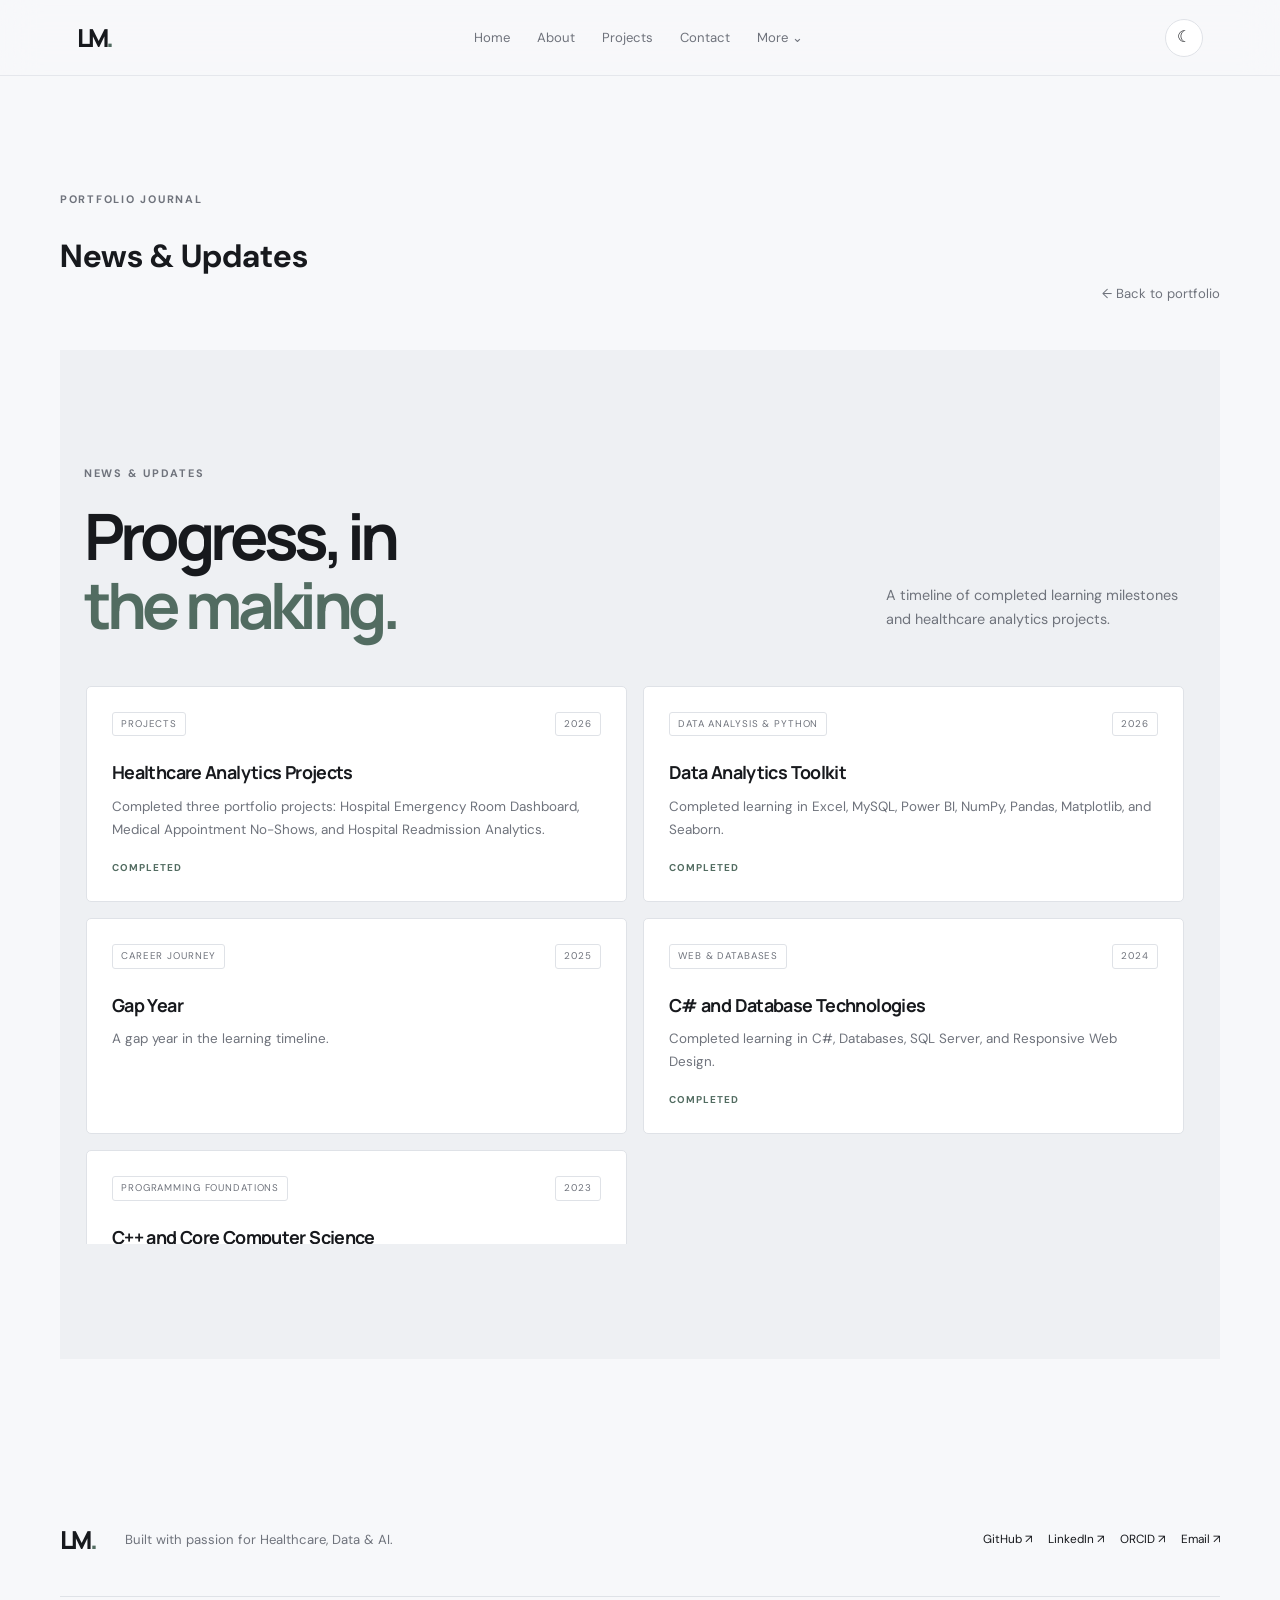
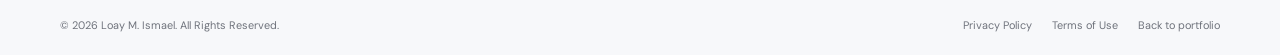
==== commit b14ef65c: "Remove section numbering from News page" ====
--- a/news.html
+++ b/news.html
@@ -21,7 +21,7 @@
 </header>
 <main id="main" class="section-wrap section">
 <div class="section-topline"><div><p class="eyebrow">PORTFOLIO JOURNAL</p><h1>News & Updates</h1></div><a class="text-link" href="index.html">← Back to portfolio</a></div>
-<section class="section news-section" id="news"><div class="section-wrap"><div class="section-topline"><div><p class="eyebrow">08 — NEWS & UPDATES</p><h2>Progress, in<br><span>the making.</span></h2></div><p class="section-aside">A timeline of completed learning milestones and healthcare analytics projects.</p></div><div class="news-scroll" aria-label="News and professional milestones"><div class="news-grid">
+<section class="section news-section" id="news"><div class="section-wrap"><div class="section-topline"><div><p class="eyebrow">NEWS & UPDATES</p><h2>Progress, in<br><span>the making.</span></h2></div><p class="section-aside">A timeline of completed learning milestones and healthcare analytics projects.</p></div><div class="news-scroll" aria-label="News and professional milestones"><div class="news-grid">
 <article class="news-card"><div class="news-meta"><span>PROJECTS</span><span>2026</span></div><h3>Healthcare Analytics Projects</h3><p>Completed three portfolio projects: Hospital Emergency Room Dashboard, Medical Appointment No-Shows, and Hospital Readmission Analytics.</p><span class="news-status">COMPLETED</span></article>
 <article class="news-card"><div class="news-meta"><span>DATA ANALYSIS & PYTHON</span><span>2026</span></div><h3>Data Analytics Toolkit</h3><p>Completed learning in Excel, MySQL, Power BI, NumPy, Pandas, Matplotlib, and Seaborn.</p><span class="news-status">COMPLETED</span></article>
 <article class="news-card"><div class="news-meta"><span>CAREER JOURNEY</span><span>2025</span></div><h3>Gap Year</h3><p>A gap year in the learning timeline.</p></article>
